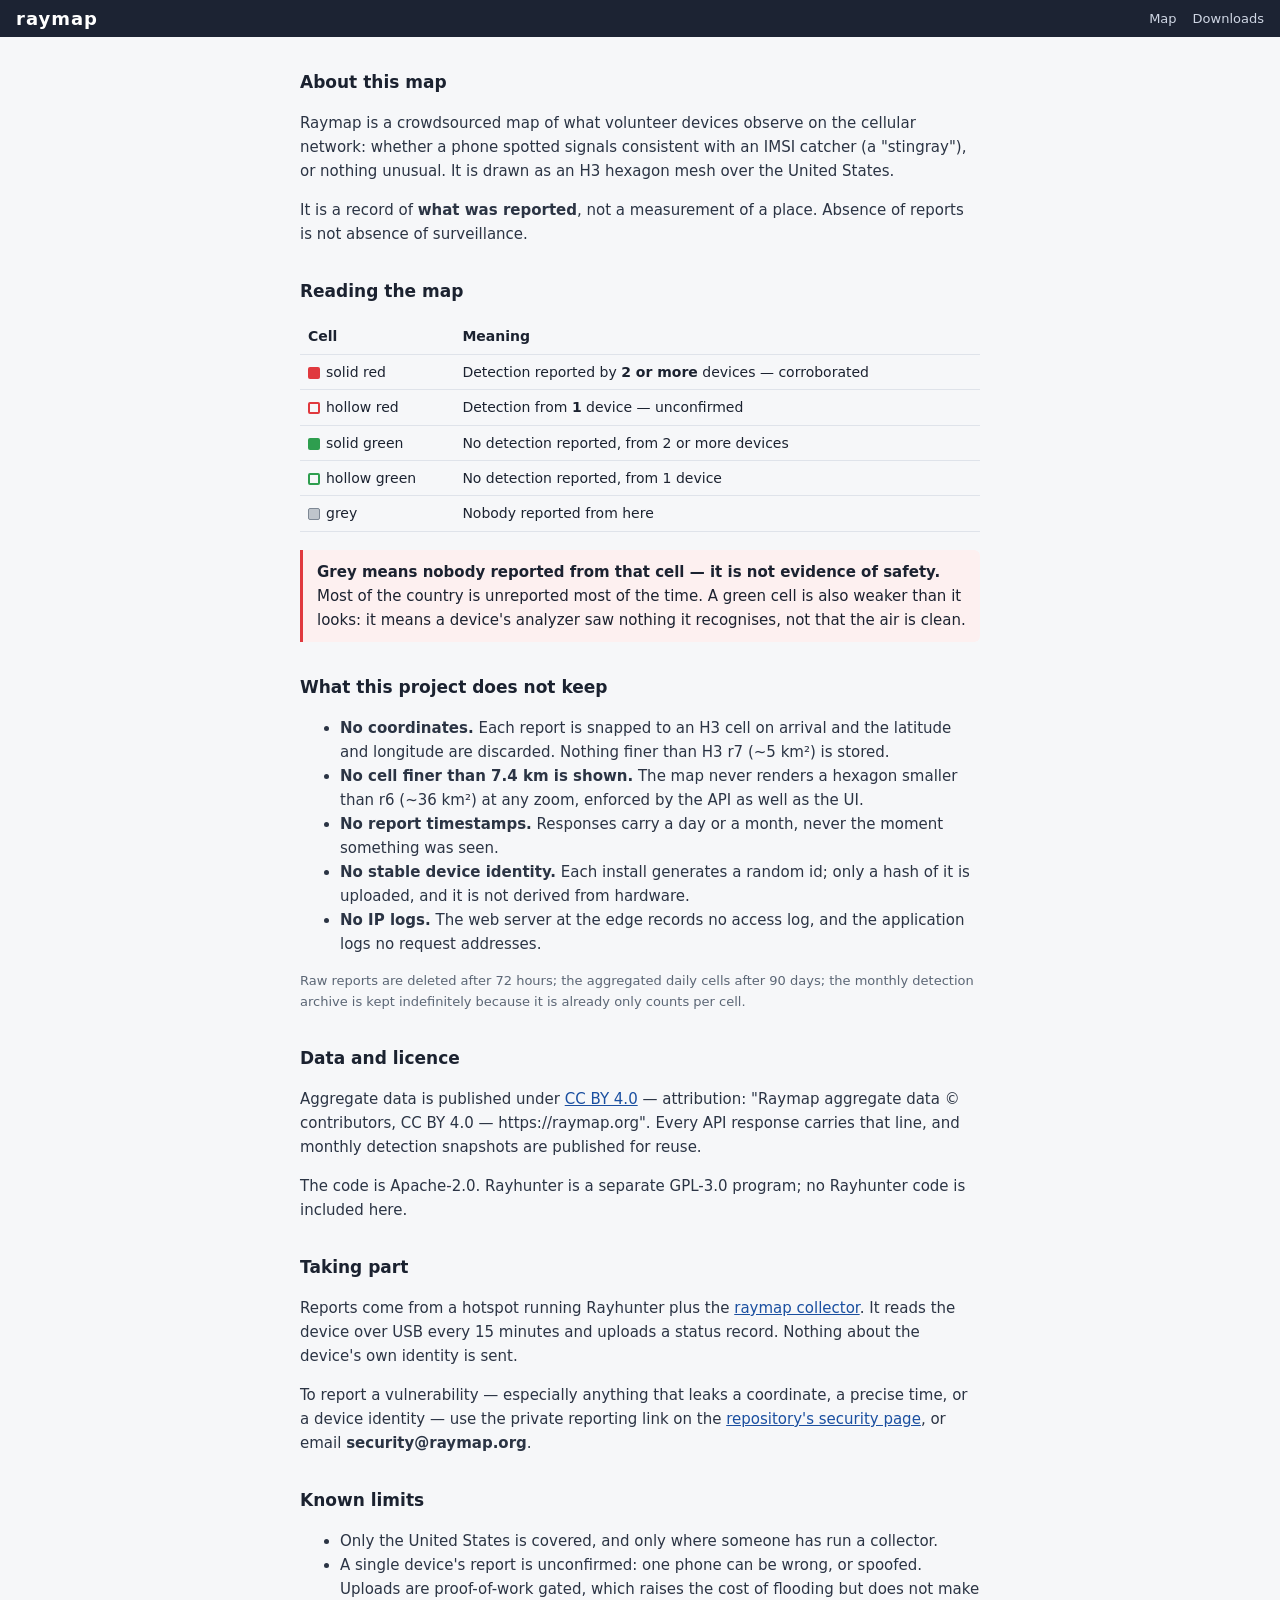
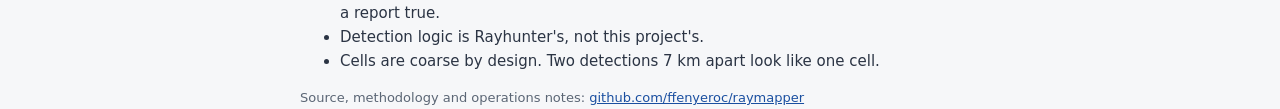
==== ui/about.html @ 46e9ed97 "Add site menu with About and Downloads pages; tag-triggered releases for the collector" ====
<!DOCTYPE html>
<html lang="en">
<head>
  <meta charset="utf-8" />
  <meta name="viewport" content="width=device-width, initial-scale=1" />
  <title>About — raymap</title>
  <meta name="description" content="What the raymap crowdsourced IMSI-catcher detection map shows, what it does not show, and what data it keeps." />
  <link href="style.css" rel="stylesheet" />
</head>
<body class="page">
  <header class="topbar">
    <h1><a href="/">raymap</a></h1>
    <div class="controls">
      <a class="navlink" href="/">Map</a>
      <a class="navlink" href="/downloads">Downloads</a>
    </div>
  </header>

  <main class="prose">
    <h2>About this map</h2>
    <p>
      Raymap is a crowdsourced map of what volunteer devices observe on the cellular
      network: whether a phone spotted signals consistent with an IMSI catcher (a
      "stingray"), or nothing unusual. It is drawn as an H3 hexagon mesh over the
      United States.
    </p>
    <p>
      It is a record of <strong>what was reported</strong>, not a measurement of a place.
      Absence of reports is not absence of surveillance.
    </p>

    <h2>Reading the map</h2>
    <table>
      <tr><th>Cell</th><th>Meaning</th></tr>
      <tr>
        <td><span class="swatch-inline" style="background:#e0393e"></span>solid red</td>
        <td>Detection reported by <strong>2 or more</strong> devices — corroborated</td>
      </tr>
      <tr>
        <td><span class="swatch-inline" style="border:2.5px solid #e0393e"></span>hollow red</td>
        <td>Detection from <strong>1</strong> device — unconfirmed</td>
      </tr>
      <tr>
        <td><span class="swatch-inline" style="background:#2e9e4f"></span>solid green</td>
        <td>No detection reported, from 2 or more devices</td>
      </tr>
      <tr>
        <td><span class="swatch-inline" style="border:2.5px solid #2e9e4f"></span>hollow green</td>
        <td>No detection reported, from 1 device</td>
      </tr>
      <tr>
        <td><span class="swatch-inline" style="background:rgba(125,135,148,0.45);border:1px solid #7d8794"></span>grey</td>
        <td>Nobody reported from here</td>
      </tr>
    </table>

    <div class="callout">
      <strong>Grey means nobody reported from that cell — it is not evidence of safety.</strong>
      Most of the country is unreported most of the time. A green cell is also weaker than it
      looks: it means a device's analyzer saw nothing it recognises, not that the air is clean.
    </div>

    <h2>What this project does not keep</h2>
    <ul>
      <li><strong>No coordinates.</strong> Each report is snapped to an H3 cell on arrival and the
        latitude and longitude are discarded. Nothing finer than H3 r7 (~5 km²) is stored.</li>
      <li><strong>No cell finer than 7.4 km is shown.</strong> The map never renders a hexagon
        smaller than r6 (~36 km²) at any zoom, enforced by the API as well as the UI.</li>
      <li><strong>No report timestamps.</strong> Responses carry a day or a month, never the
        moment something was seen.</li>
      <li><strong>No stable device identity.</strong> Each install generates a random id; only a
        hash of it is uploaded, and it is not derived from hardware.</li>
      <li><strong>No IP logs.</strong> The web server at the edge records no access log, and the
        application logs no request addresses.</li>
    </ul>
    <p class="muted">
      Raw reports are deleted after 72 hours; the aggregated daily cells after 90 days; the
      monthly detection archive is kept indefinitely because it is already only counts per cell.
    </p>

    <h2>Data and licence</h2>
    <p>
      Aggregate data is published under
      <a href="https://creativecommons.org/licenses/by/4.0/">CC BY 4.0</a> — attribution:
      "Raymap aggregate data © contributors, CC BY 4.0 — https://raymap.org". Every API response
      carries that line, and monthly detection snapshots are published for reuse.
    </p>
    <p>
      The code is Apache-2.0. Rayhunter is a separate GPL-3.0 program; no Rayhunter code is
      included here.
    </p>

    <h2>Taking part</h2>
    <p>
      Reports come from a hotspot running Rayhunter plus the
      <a href="/downloads">raymap collector</a>. It reads the device over USB every 15 minutes and
      uploads a status record. Nothing about the device's own identity is sent.
    </p>
    <p>
      To report a vulnerability — especially anything that leaks a coordinate, a precise time, or
      a device identity — use the private reporting link on the
      <a href="https://github.com/ffenyeroc/raymapper/security">repository's security page</a>,
      or email <strong>security@raymap.org</strong>.
    </p>

    <h2>Known limits</h2>
    <ul>
      <li>Only the United States is covered, and only where someone has run a collector.</li>
      <li>A single device's report is unconfirmed: one phone can be wrong, or spoofed.
        Uploads are proof-of-work gated, which raises the cost of flooding but does not make a
        report true.</li>
      <li>Detection logic is Rayhunter's, not this project's.</li>
      <li>Cells are coarse by design. Two detections 7 km apart look like one cell.</li>
    </ul>

    <p class="muted">
      Source, methodology and operations notes:
      <a href="https://github.com/ffenyeroc/raymapper">github.com/ffenyeroc/raymapper</a>
    </p>
  </main>
</body>
</html>
---- ui/style.css ----
/* raymap UI styles */
* { box-sizing: border-box; }
html, body { margin: 0; height: 100%; font-family: -apple-system, system-ui, sans-serif; }

.topbar {
  position: relative; z-index: 10;
  display: flex; align-items: center; justify-content: space-between;
  padding: 8px 16px; background: #1c2333; color: #fff; gap: 12px;
}
.topbar h1 { margin: 0; font-size: 18px; letter-spacing: 1px; }
.controls { display: flex; align-items: center; gap: 16px; font-size: 13px; }
.controls label { display: flex; align-items: center; gap: 6px; }
.controls select, .controls button {
  padding: 4px 8px; border-radius: 4px; border: 1px solid #555; background: #2b3450; color: #fff;
}
.search input {
  width: 190px; padding: 4px 8px; border-radius: 6px;
  border: 1px solid #555; background: #2b3450; color: #fff;
}
.search input::placeholder { color: #9aa3af; }
@media (max-width: 720px) { .search input { width: 130px; } }

.status { color: #9fe3a6; }
.status.err { color: #ff9f9f; }
.badge {
  font-size: 12px; padding: 2px 8px; border-radius: 999px;
  background: #2b3450; border: 1px solid #555; color: #cfd6e4;
}

#map { position: absolute; inset: 44px 0 0 0; }

.legend {
  position: absolute; z-index: 10; left: 12px; bottom: 24px;
  background: rgba(255,255,255,0.94); padding: 8px 12px; border-radius: 8px;
  font-size: 12px; box-shadow: 0 1px 4px rgba(0,0,0,0.3); max-width: 320px;
}
.legend .swatch {
  display: inline-block; width: 12px; height: 12px; margin-right: 6px;
  vertical-align: middle; border-radius: 2px;
}
/* solid = corroborated by 2+ devices; hollow = a single device (unconfirmed) */
.swatch.solid.red   { background: #e0393e; }
.swatch.solid.green { background: #2e9e4f; }
/* keep in sync with GREY in app.js (#7d8794 = 125,135,148) */
.swatch.solid.grey  { background: rgba(125,135,148,0.45); border: 1px solid rgba(125,135,148,1); }
.swatch.hollow.red  { border: 2.5px solid #e0393e; background: transparent; }
.swatch.hollow.green{ border: 2.5px solid #2e9e4f; background: transparent; }
.legend .note { margin-top: 6px; color: #444; font-style: italic; }
.legend em { font-style: italic; }

.maplibregl-popup-content { font-size: 12px; line-height: 1.45; }
.maplibregl-popup-content strong { display: block; margin-bottom: 4px; }
.mono { font-family: ui-monospace, SFMono-Regular, Menlo, monospace; color: #666; font-size: 11px; }

/* --- site menu (About / Downloads) --------------------------------------- */
/* <details> is used as-is: it is keyboard accessible and needs no JS to open. */
.menu { position: relative; }
.menu summary {
  list-style: none; cursor: pointer; padding: 4px 10px; border-radius: 4px;
  border: 1px solid #555; background: #2b3450; color: #fff; font-size: 13px;
}
.menu summary::-webkit-details-marker { display: none; }
.menu summary::after { content: " ▾"; font-size: 10px; }
.menu[open] summary::after { content: " ▴"; }
.menu nav {
  position: absolute; right: 0; top: calc(100% + 6px); z-index: 20;
  display: flex; flex-direction: column; min-width: 140px;
  background: #232c42; border: 1px solid #555; border-radius: 6px;
  box-shadow: 0 2px 10px rgba(0,0,0,0.4); overflow: hidden;
}
.menu nav a {
  padding: 8px 12px; color: #dfe6f2; text-decoration: none; font-size: 13px;
}
.menu nav a:hover, .menu nav a:focus { background: #2f3a55; }

/* --- static pages (/about, /downloads) ----------------------------------- */
body.page { background: #f6f7f9; color: #1b2230; }
.topbar a { color: #fff; text-decoration: none; }
.topbar .navlink { color: #cfd6e4; text-decoration: none; font-size: 13px; }
.topbar .navlink:hover { color: #fff; text-decoration: underline; }
.prose {
  max-width: 720px; margin: 28px auto 64px; padding: 0 20px;
  font-size: 15px; line-height: 1.6;
}
.prose h2 { font-size: 17px; margin-top: 32px; }
.prose h3 { font-size: 14px; margin-top: 22px; }
.prose p, .prose li { color: #2b3444; }
.prose a { color: #1a4fa0; }
.prose code {
  font-family: ui-monospace, SFMono-Regular, Menlo, monospace;
  font-size: 13px; background: #eceef2; padding: 1px 4px; border-radius: 3px;
}
.prose table { border-collapse: collapse; width: 100%; font-size: 14px; }
.prose th, .prose td { text-align: left; padding: 6px 8px; border-bottom: 1px solid #dfe3ea; }
.prose .callout {
  border-left: 3px solid #e0393e; background: #fdf0f0;
  padding: 10px 14px; margin: 18px 0; border-radius: 0 6px 6px 0;
}
.prose .muted { color: #5b6675; font-size: 13px; }
.prose pre {
  background: #eceef2; padding: 10px 12px; border-radius: 6px;
  overflow-x: auto; font-size: 13px;
}
.prose .card {
  border: 1px solid #dfe3ea; background: #fff; border-radius: 8px;
  padding: 12px 14px; margin: 12px 0;
}
.prose .card h3 { margin: 0 0 6px; font-size: 14px; }
.prose .card p { margin: 4px 0; }
.prose .card .download { font-weight: 600; font-size: 15px; }
.prose .card code { font-size: 12px; word-break: break-all; }
.swatch-inline {
  display: inline-block; width: 12px; height: 12px; margin-right: 6px;
  vertical-align: middle; border-radius: 2px;
}
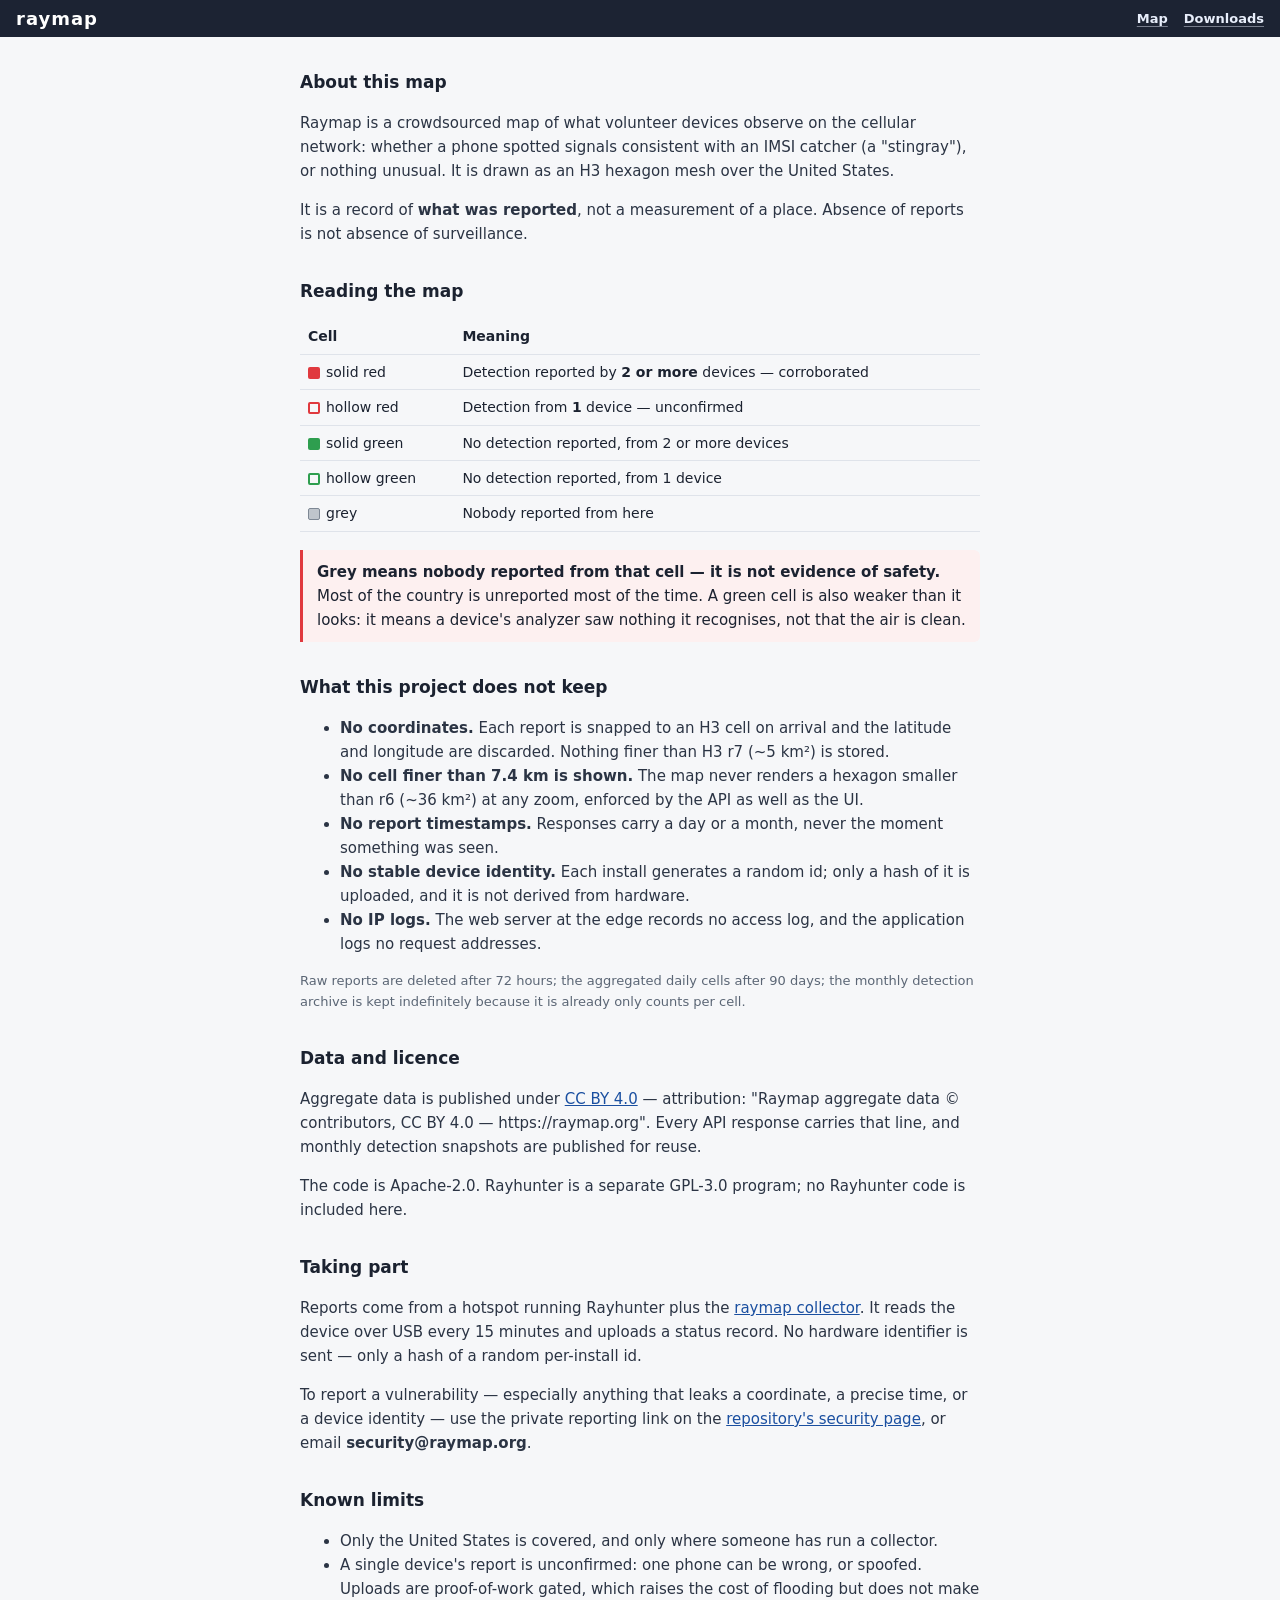
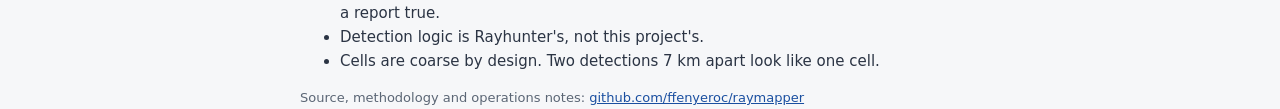
==== commit df2f30fa: "Docs: pre-publication pass Correct claims and remove local-machine assumptions ahead of making the r" ====
--- a/ui/about.html
+++ b/ui/about.html
@@ -94,7 +94,8 @@
     <p>
       Reports come from a hotspot running Rayhunter plus the
       <a href="/downloads">raymap collector</a>. It reads the device over USB every 15 minutes and
-      uploads a status record. Nothing about the device's own identity is sent.
+      uploads a status record. No hardware identifier is sent — only a hash of a random
+      per-install id.
     </p>
     <p>
       To report a vulnerability — especially anything that leaks a coordinate, a precise time, or
--- a/ui/style.css
+++ b/ui/style.css
@@ -53,31 +53,50 @@
 .mono { font-family: ui-monospace, SFMono-Regular, Menlo, monospace; color: #666; font-size: 11px; }
 
 /* --- site menu (About / Downloads) --------------------------------------- */
-/* <details> is used as-is: it is keyboard accessible and needs no JS to open. */
-.menu { position: relative; }
+/* <details> is used as-is: it is keyboard accessible and needs no JS to open.
+   Sits beside the wordmark; margin-right:auto keeps .controls pinned right. */
+.topbar .menu { position: relative; margin-right: auto; }
 .menu summary {
-  list-style: none; cursor: pointer; padding: 4px 10px; border-radius: 4px;
-  border: 1px solid #555; background: #2b3450; color: #fff; font-size: 13px;
+  list-style: none; cursor: pointer; padding: 5px 12px; border-radius: 6px;
+  border: 1px solid #8b9cbe; background: #3a4a6b; color: #fff;
+  font-size: 13px; font-weight: 700; letter-spacing: 0.4px;
+}
+.menu summary:hover, .menu summary:focus-visible {
+  background: #4a5d85; border-color: #b9c8e2;
 }
 .menu summary::-webkit-details-marker { display: none; }
-.menu summary::after { content: " ▾"; font-size: 10px; }
+.menu summary::after { content: " ▾"; font-size: 11px; color: #dde5f3; }
+.menu[open] summary { background: #4a5d85; border-color: #b9c8e2; }
 .menu[open] summary::after { content: " ▴"; }
 .menu nav {
-  position: absolute; right: 0; top: calc(100% + 6px); z-index: 20;
-  display: flex; flex-direction: column; min-width: 140px;
-  background: #232c42; border: 1px solid #555; border-radius: 6px;
-  box-shadow: 0 2px 10px rgba(0,0,0,0.4); overflow: hidden;
+  position: absolute; left: 0; top: calc(100% + 6px); z-index: 20;
+  display: flex; flex-direction: column; min-width: 170px;
+  background: #1b2233; border: 1px solid #8b9cbe; border-radius: 8px;
+  box-shadow: 0 6px 20px rgba(0,0,0,0.55); overflow: hidden;
 }
 .menu nav a {
-  padding: 8px 12px; color: #dfe6f2; text-decoration: none; font-size: 13px;
+  padding: 11px 15px; color: #ffffff; text-decoration: none;
+  font-size: 14px; font-weight: 600;
 }
-.menu nav a:hover, .menu nav a:focus { background: #2f3a55; }
+.menu nav a + a { border-top: 1px solid #33405c; }
+.menu nav a:hover, .menu nav a:focus {
+  background: #33405c; text-decoration: underline; color: #fff;
+}
+@media (max-width: 720px) {
+  .menu summary { padding: 4px 8px; font-size: 12px; }
+  .menu nav { min-width: 145px; }
+}
 
 /* --- static pages (/about, /downloads) ----------------------------------- */
 body.page { background: #f6f7f9; color: #1b2230; }
 .topbar a { color: #fff; text-decoration: none; }
-.topbar .navlink { color: #cfd6e4; text-decoration: none; font-size: 13px; }
-.topbar .navlink:hover { color: #fff; text-decoration: underline; }
+.topbar .navlink {
+  color: #e8eefb; text-decoration: underline; text-underline-offset: 3px;
+  text-decoration-color: rgba(232,238,251,0.45); font-size: 13px; font-weight: 600;
+}
+.topbar .navlink:hover, .topbar .navlink:focus {
+  color: #fff; text-decoration-color: #fff;
+}
 .prose {
   max-width: 720px; margin: 28px auto 64px; padding: 0 20px;
   font-size: 15px; line-height: 1.6;
